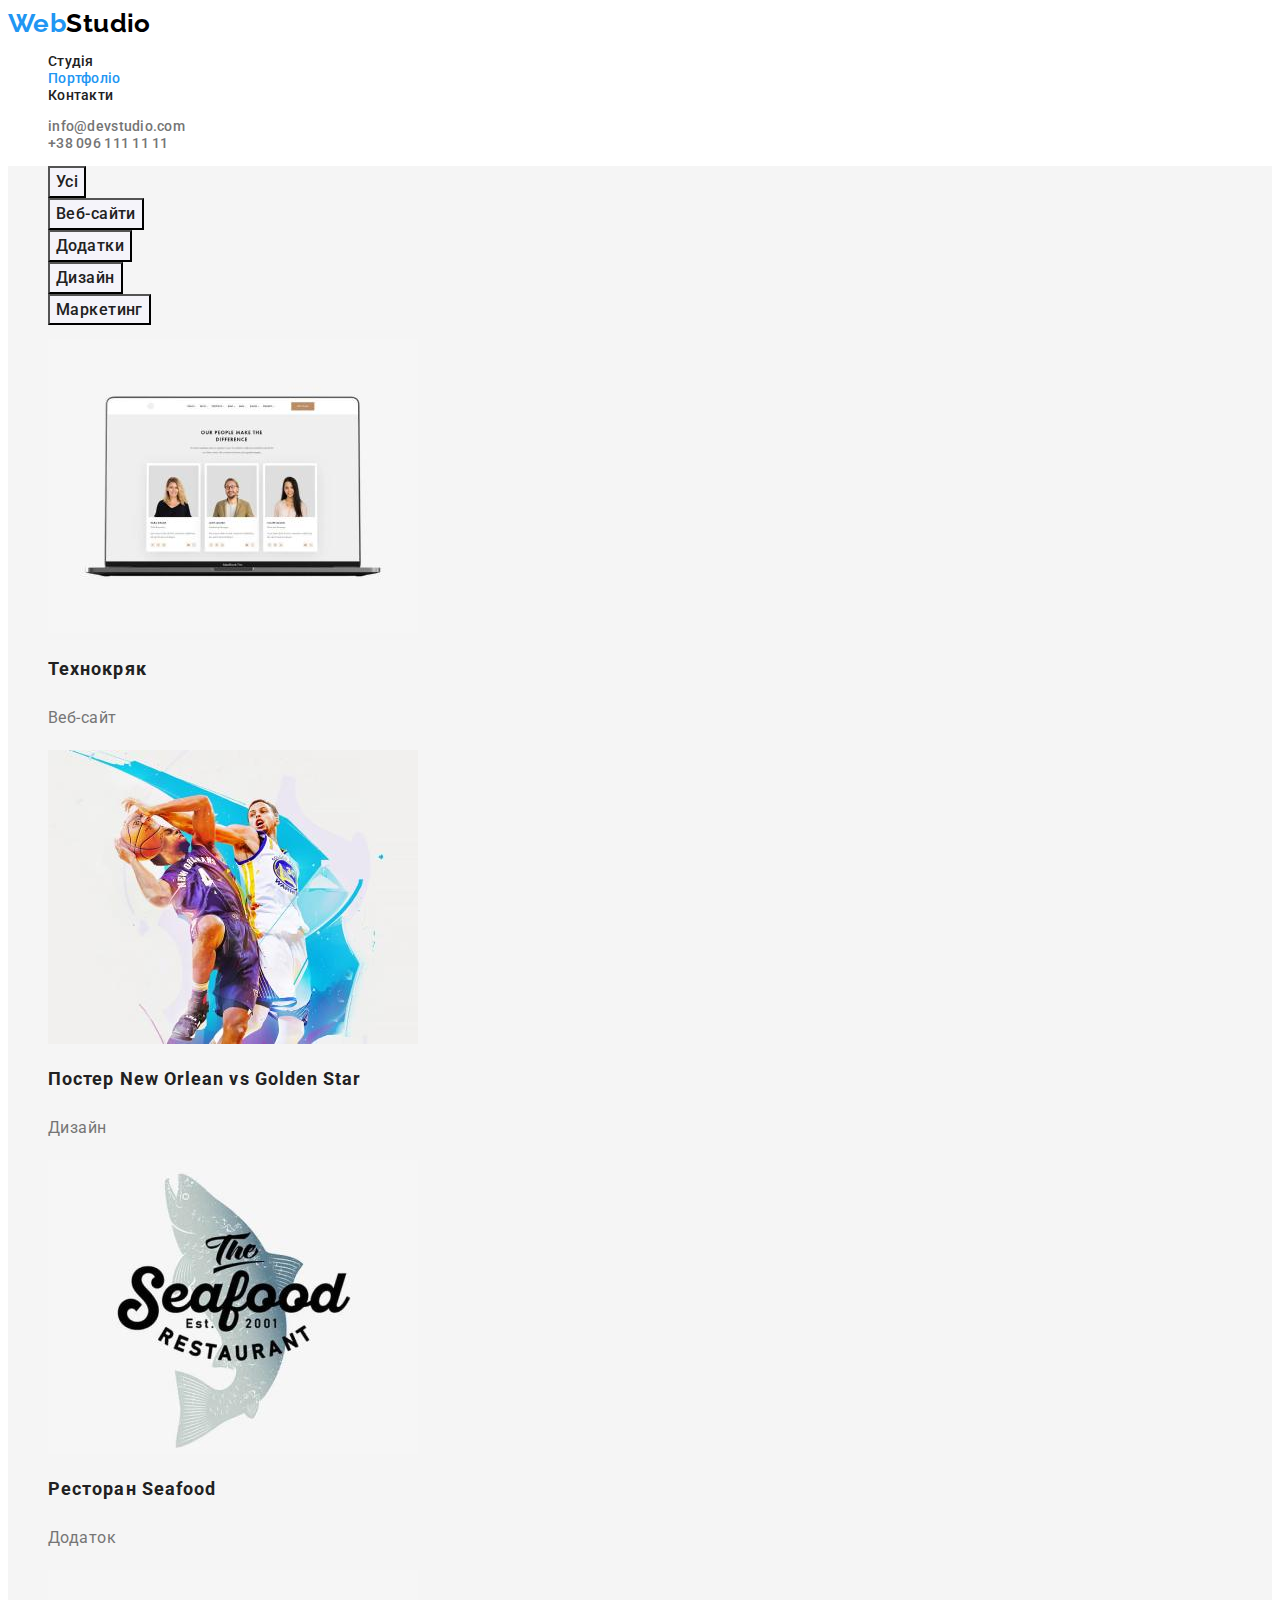
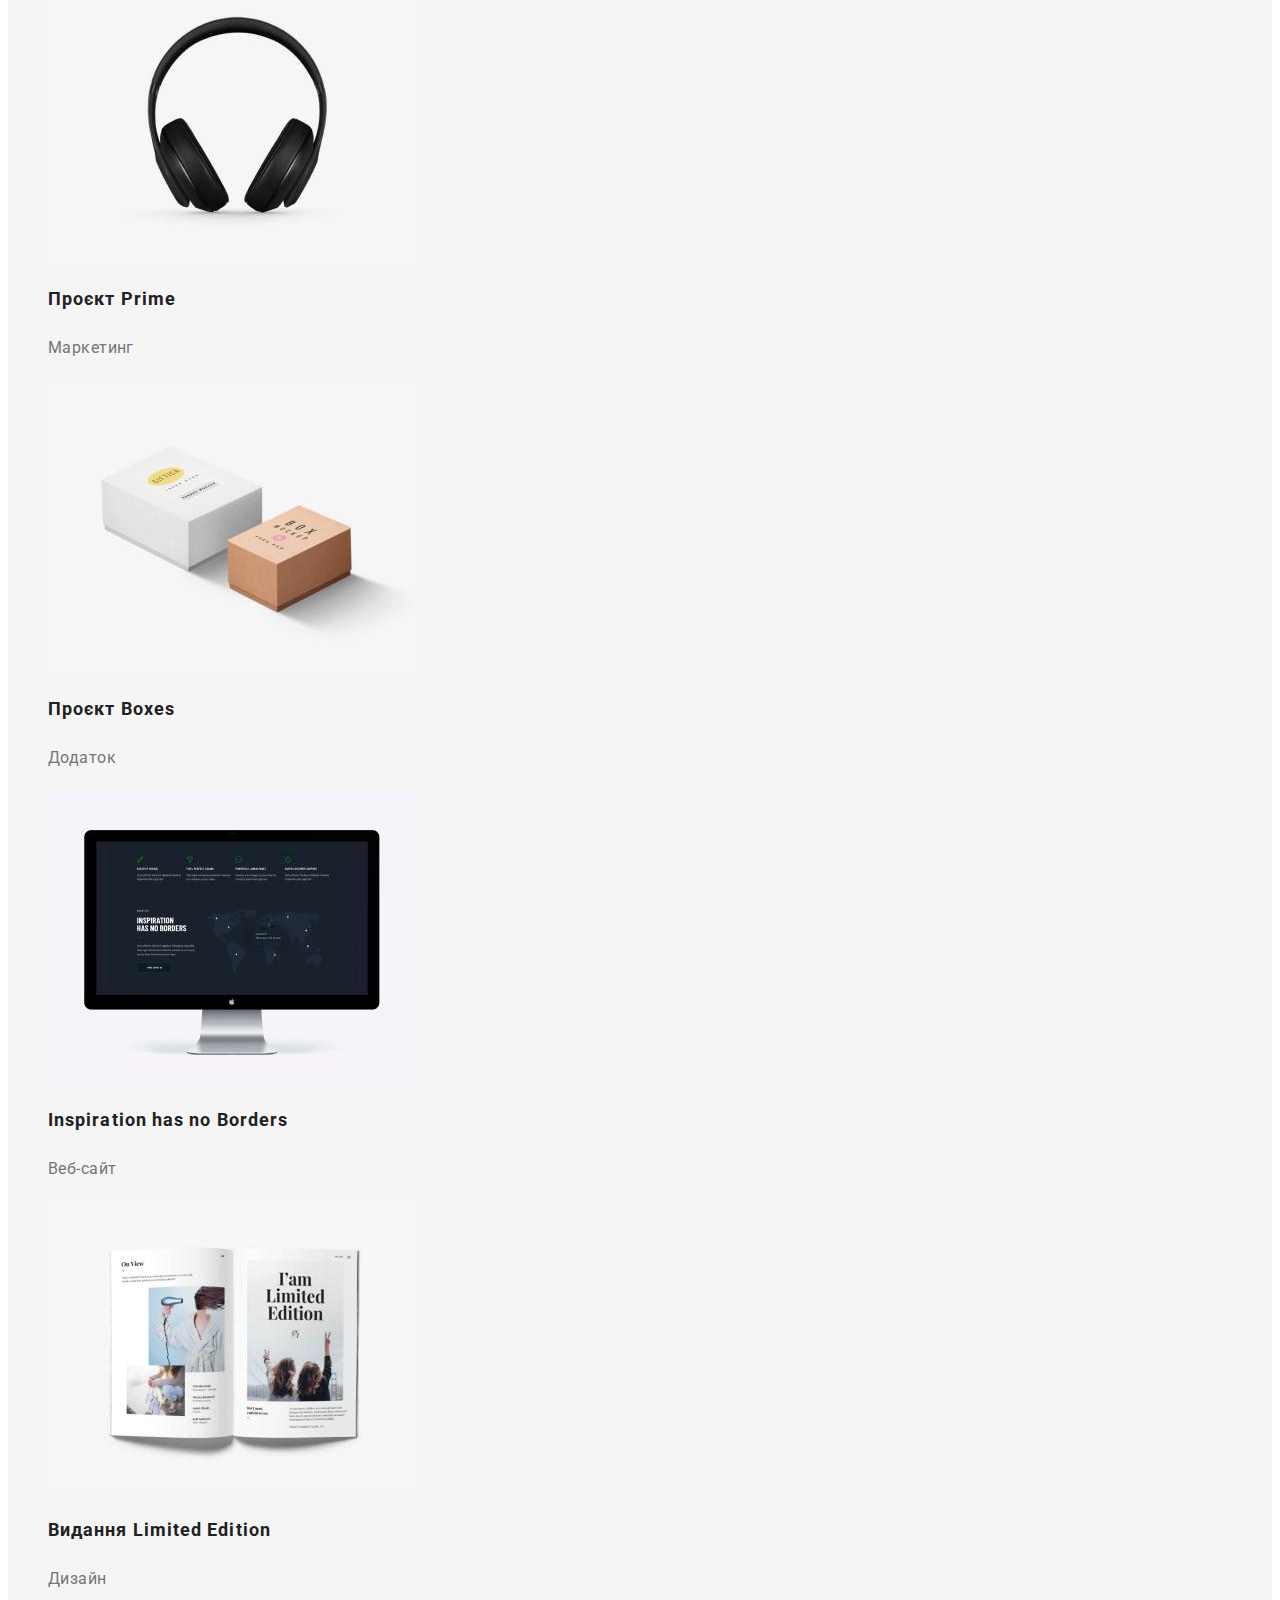
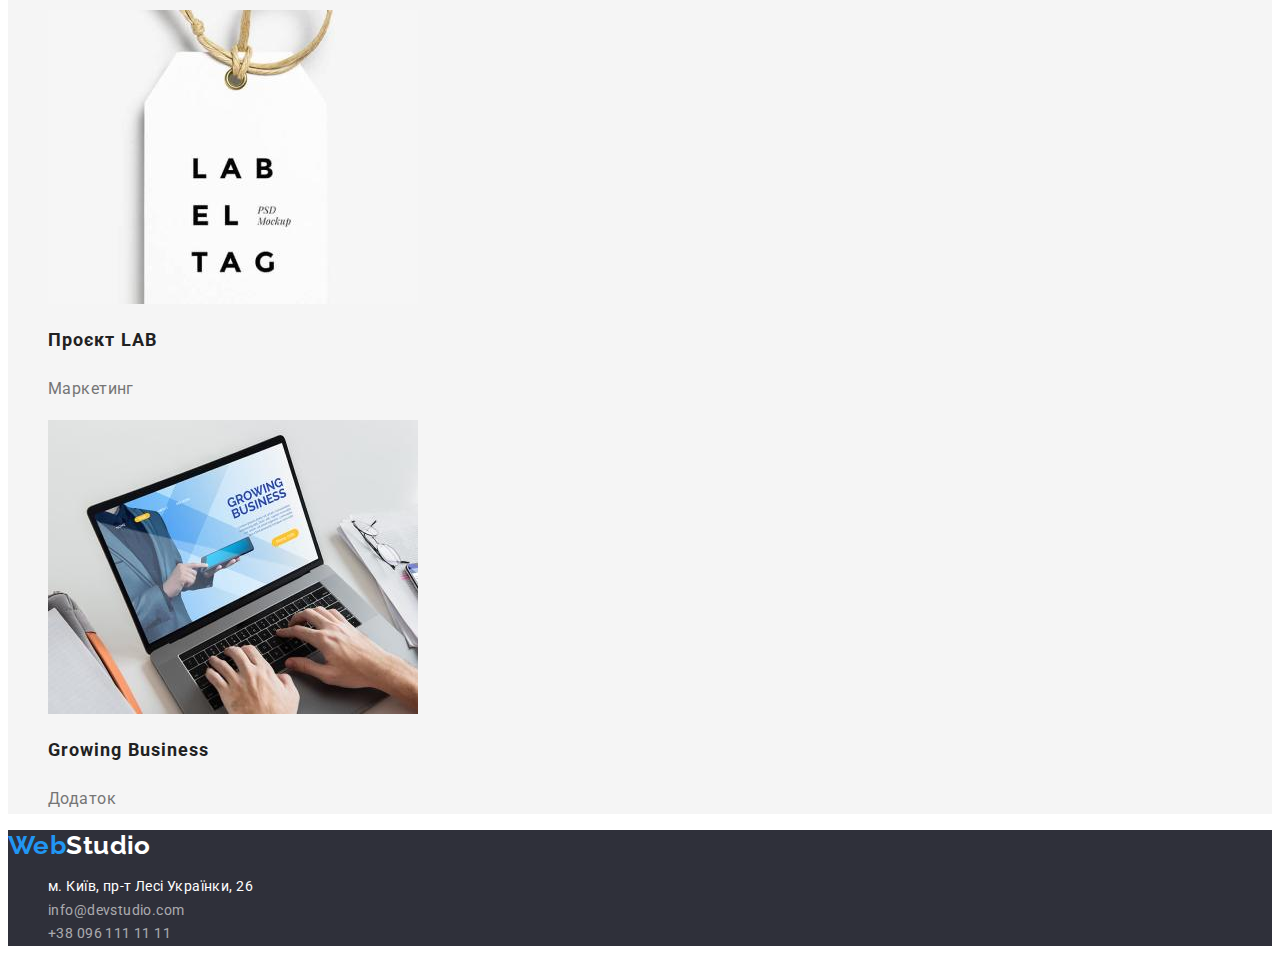
==== portfolio.html @ 2538b4c4 "Added copy from hw-02" ====
<!DOCTYPE html>
<html lang="uk">
  <head>
    <meta charset="UTF-8" />
    <meta http-equiv="X-UA-Compatible" content="IE=edge" />
    <meta name="viewport" content="width=device-width, initial-scale=1.0" />
    <title>WebStudio</title>
    <link rel="stylesheet" href="./css/styles.css" />

    <link rel="preconnect" href="https://fonts.googleapis.com" />
    <link rel="preconnect" href="https://fonts.gstatic.com" crossorigin />
    <link
      href="https://fonts.googleapis.com/css2?family=Raleway:wght@700&family=Roboto:wght@400;500;700;900&display=swap"
      rel="stylesheet"
    />
  </head>
  <body>
    <header>
      <nav>
        <a class="logo" href="./index.html"><span class="logo-accent">Web</span>Studio</a>

        <!-- site-nav -->
        <ul class="site-nav list">
          <li>
            <a class="link" href="./index.html">Студія</a>
          </li>
          <li>
            <a class="link site-nav current" href="./portfolio.html">Портфоліо</a>
          </li>
          <li>
            <a class="link" href="#">Контакти</a>
          </li>
        </ul>
      </nav>

      <ul class="contacts list">
        <li>
          <a class="link" href="info@devstudio.com">info@devstudio.com</a>
        </li>
        <li>
          <a class="link" href="+380961111111">+38 096 111 11 11</a>
        </li>
      </ul>
    </header>

    <main>
      <section class="section portfolio">
        <h1 class="visually-hidden">Портфоліо</h1>
        <!-- buttons -->
        <ul class="list">
          <li>
            <button class="buttons" type="button">Усі</button>
          </li>
          <li>
            <button class="buttons" type="button">Веб-сайти</button>
          </li>
          <li>
            <button class="buttons" type="button">Додатки</button>
          </li>
          <li>
            <button class="buttons" type="button">Дизайн</button>
          </li>
          <li>
            <button class="buttons" type="button">Маркетинг</button>
          </li>
        </ul>
        <!-- Portfolio -->
        <ul class="portfolio-list list">
          <li>
            <img
              src="./images/techno.jpg"
              alt="Три людини, які працюють над веб-сайтом"
              width="370"
            />
            <h2 class="title">Технокряк</h2>
            <p class="project">Веб-сайт</p>
          </li>
          <li>
            <img src="./images/poster.jpg" alt="Два баскетболіста з мʼячем" width="370" />
            <h2 class="title">Постер New Orlean vs Golden Star</h2>
            <p class="project">Дизайн</p>
          </li>
          <li>
            <img src="./images/seafood.jpg" alt="Логотип ресторану з морепродуктами " width="370" />
            <h2 class="title">Ресторан Seafood</h2>
            <p class="project">Додаток</p>
          </li>
          <li>
            <img src="./images/prime.jpg" alt="Навушники" width="370" />
            <h2 class="title">Проєкт Prime</h2>
            <p class="project">Маркетинг</p>
          </li>
          <li>
            <img src="./images/boxes.jpg" alt="Дві коробки" width="370" />
            <h2 class="title">Проєкт Boxes</h2>
            <p class="project">Додаток</p>
          </li>
          <li>
            <img src="./images/inspiration.jpg" alt="Монітор" width="370" />
            <h2 class="title">Inspiration has no Borders</h2>
            <p class="project">Веб-сайт</p>
          </li>
          <li>
            <img src="./images/edition.jpg" alt="Книга" width="370" />
            <h2 class="title">Видання Limited Edition</h2>
            <p class="project">Дизайн</p>
          </li>
          <li>
            <img src="./images/lab.jpg" alt="Бірка" width="370" />
            <h2 class="title">Проєкт LAB</h2>
            <p class="project">Маркетинг</p>
          </li>
          <li>
            <img src="./images/grow.jpg" alt="Руки над клавіатурою ноутбука" width="370" />
            <h2 class="title">Growing Business</h2>
            <p class="project">Додаток</p>
          </li>
        </ul>
      </section>
    </main>
    <footer class="footer">
      <a class="logo" href="./index.html"><span class="logo-accent">Web</span><span class="logo-foo">Studio<span/></a>

      <address>
        <ul class="contacts-foo list">
          <li>
            <a class="address"
              href="https://goo.gl/maps/CPtrU1FHBa2aNyZL9"
              target="_blank"
              rel="noopener noreferrer nofollow"
              >м. Київ, пр-т Лесі Українки, 26</a
            >
          </li>
          <li>
            <a class="contacts" href="info@devstudio.com">info@devstudio.com</a>
          </li>
          <li>
            <a class="contacts" href="+380961111111">+38 096 111 11 11</a>
          </li>
        </ul>
      </address>
    </footer>
  </body>
</html>
---- css/styles.css ----
:root {
    --color-primary :#757575;
    --color-secondary: #212121;
    --color-accent: #2196F3;
    --color-white: #ffffff;
    --color-black: #000000;
    --color-background: #ffffff;
    --color-background-hero: #2F303A;
    --color-background-work: #F5F5F5;
    --color-background-team: #F5F4FA;
}

body {
color: var(--color-primary); 
background-color: var(--color-background);
font-family: 'Roboto', sans-serif;
font-size: 14px;
letter-spacing: 0.03em;
}

.logo {
color: var(--color-black);
font-family: 'Raleway';
font-weight: 700;
font-size: 26px;   
line-height: 1.2;
text-decoration: none;
}
.logo-accent {
color: var(--color-accent)
}
.list {
    list-style: none;
}
/* site-nav */
.site-nav .link {
color: var(--color-secondary);
font-weight: 500;
line-height: 1.14;
letter-spacing: 0.02em;
text-decoration: none;
}
.site-nav .link:hover,
.site-nav .link:focus {
color: var(--color-accent);
}

.site-nav.current { 
 color: var(--color-accent);
}

.contacts .link {
    color: var(--color-primary);
    font-weight: 500;
    line-height: 1.14;
    letter-spacing: 0.02em;
    text-decoration: none;
}
.contacts .link:hover,
.contacts .link:focus {
 color: var(--color-accent);
}
/* section-hero */

.hero {
    background-color:var(--color-background-hero);
}
.hero-title {
    font-weight: 900;
    font-size: 44px;
    line-height: 1.36;
    letter-spacing: 0.06em;
    text-transform: uppercase;
    color: var(--color-white);
}

.primary-button {
    color: var(--color-white);
    background-color: var(--color-accent);
    font-family: inherit;
    font-weight: 700;
    font-size: 16px;
    line-height: 1.88;
    letter-spacing: 0.06em;
    cursor: pointer;
}
.primary-button:hover,
.primary-button:focus {
 background-color: #188CE8;
}

/* sections */

.features {
    background-color: var(--color-background-work);
}
.section-title{
    font-weight: 700;
    font-size: 36px;
    line-height: 1.16;
    color: var(--color-secondary);
}

.feature-list .title {
    font-weight: 700;
    font-size: 14px;
    line-height: 1.14;
    text-transform: uppercase;
    color: var(--color-secondary);
}
.work {
    background-color: var(--color-background-work);
}
.team {
    background-color: var(--color-background-team);
}
.team-list .title {
    font-weight: 500;
    font-size: 16px;
    line-height: 1.2;
    color: var(--color-secondary);
}
.team-list .profession {
    font-size: 16px;
    line-height: 1.2;
    color: var(--color-primary);
}
/* portfolio */
.visually-hidden {
    position: absolute;
    white-space: nowrap;
    width: 1px;
    height: 1px;
    overflow: hidden;
    border: 0;
    padding: 0;
    clip: rect(0 0 0 0);
    clip-path: inset(50%);
    margin: -1px;
}
.buttons {
    font-family: inherit;
    font-weight: 500;
    font-size: 16px;
    line-height: 1.62;
    letter-spacing: inherit;
    color: var(--color-secondary);
    background-color: var(--color-background-team);
    cursor: pointer;
}
.buttons:hover,
.buttons:focus {
    color: var(--color-white);
    background-color: var(--color-accent);
}
.portfolio-list .title {
    font-weight: 700;
    font-size: 18px;
    line-height: 2;
    letter-spacing: 0.06em;
    color: var(--color-secondary);
}
.portfolio-list .project {
    font-size: 16px;
    line-height: 1.88;
    color: var(--color-primary);
}
.portfolio {
    background-color: var(--color-background-work);
}
/* footer */
.footer {
    background-color: var(--color-background-hero);
}
.logo-foo {
color: var(--color-white);
}
.contacts-foo .address {
    font-style:normal;
    color: var(--color-white);
    line-height: 1.7;
    text-decoration: none;
}

.contacts-foo .contacts {
    font-style: normal;
    line-height: 1.7;
    color: rgba(255, 255, 255, 0.6);
    text-decoration: none;
}
.contacts-foo .contacts:hover,
.contacts-foo .contacts:focus {
    color: var(--color-accent);
}
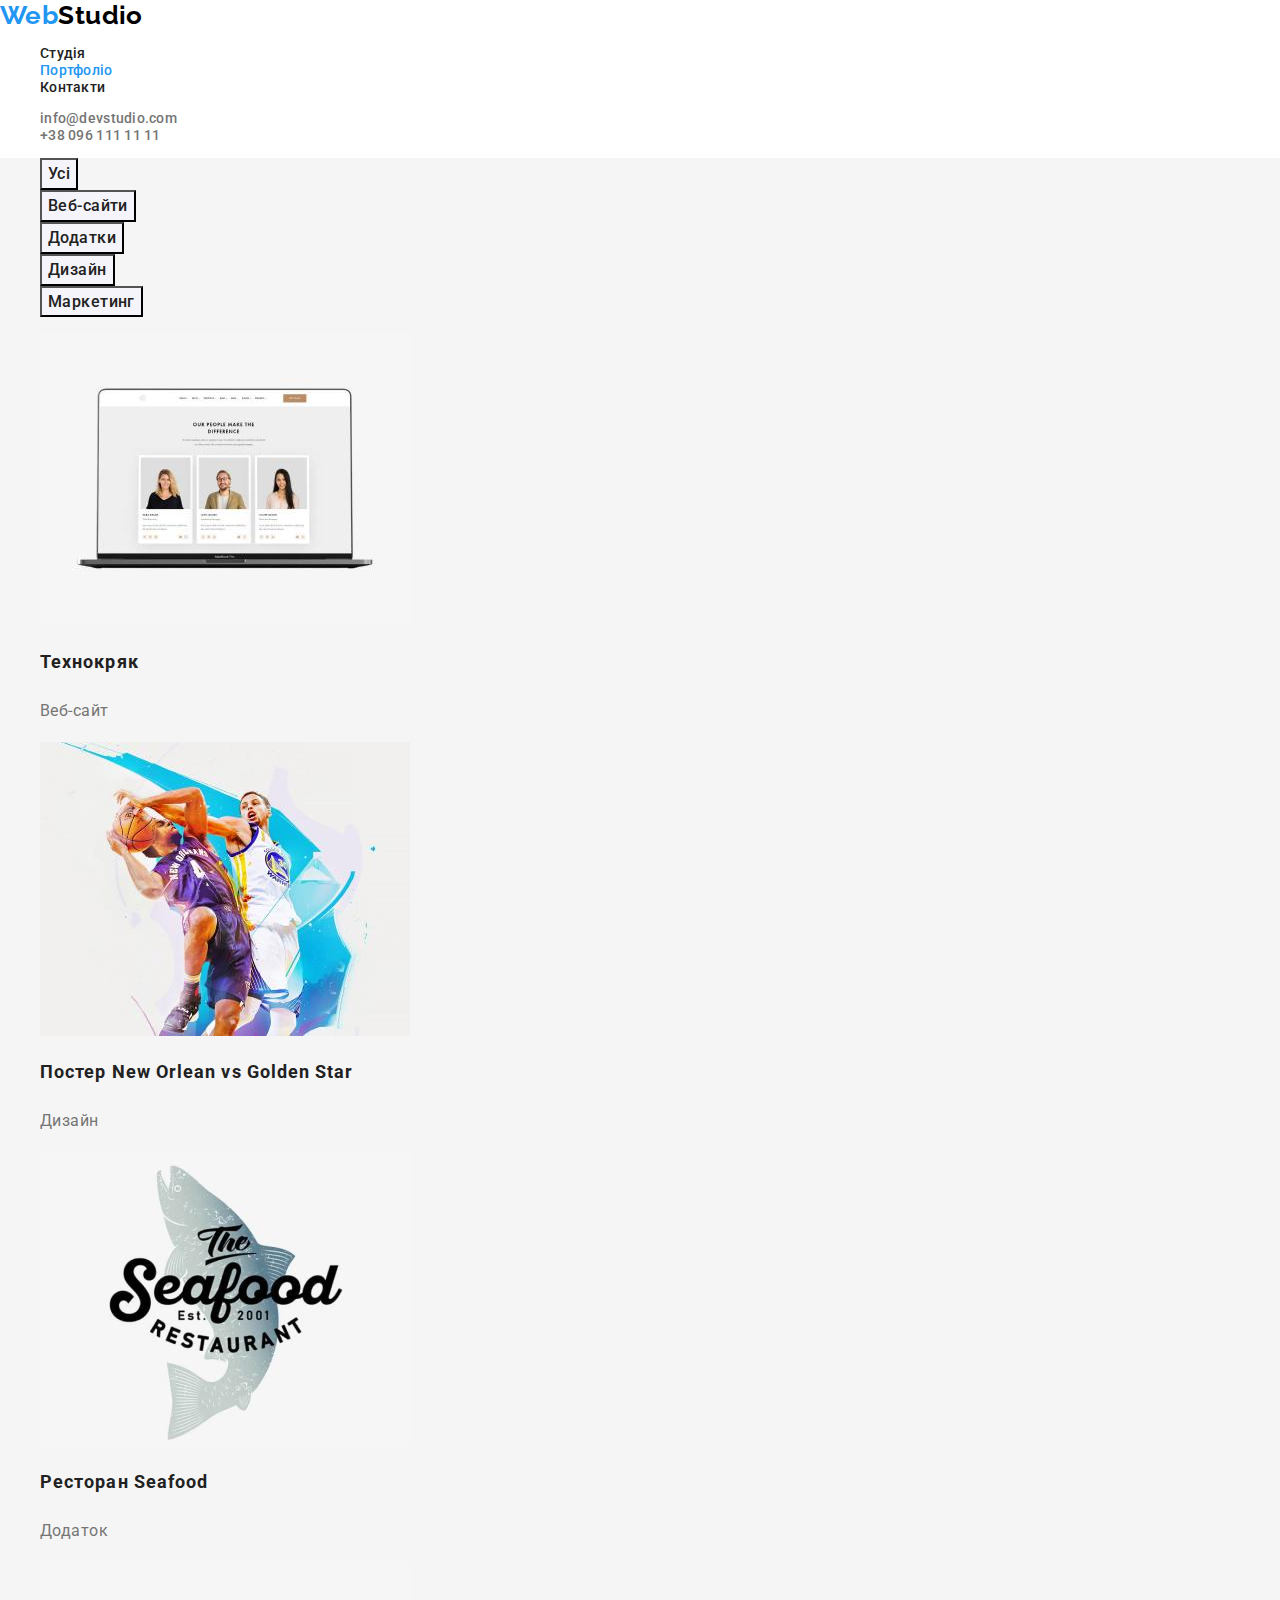
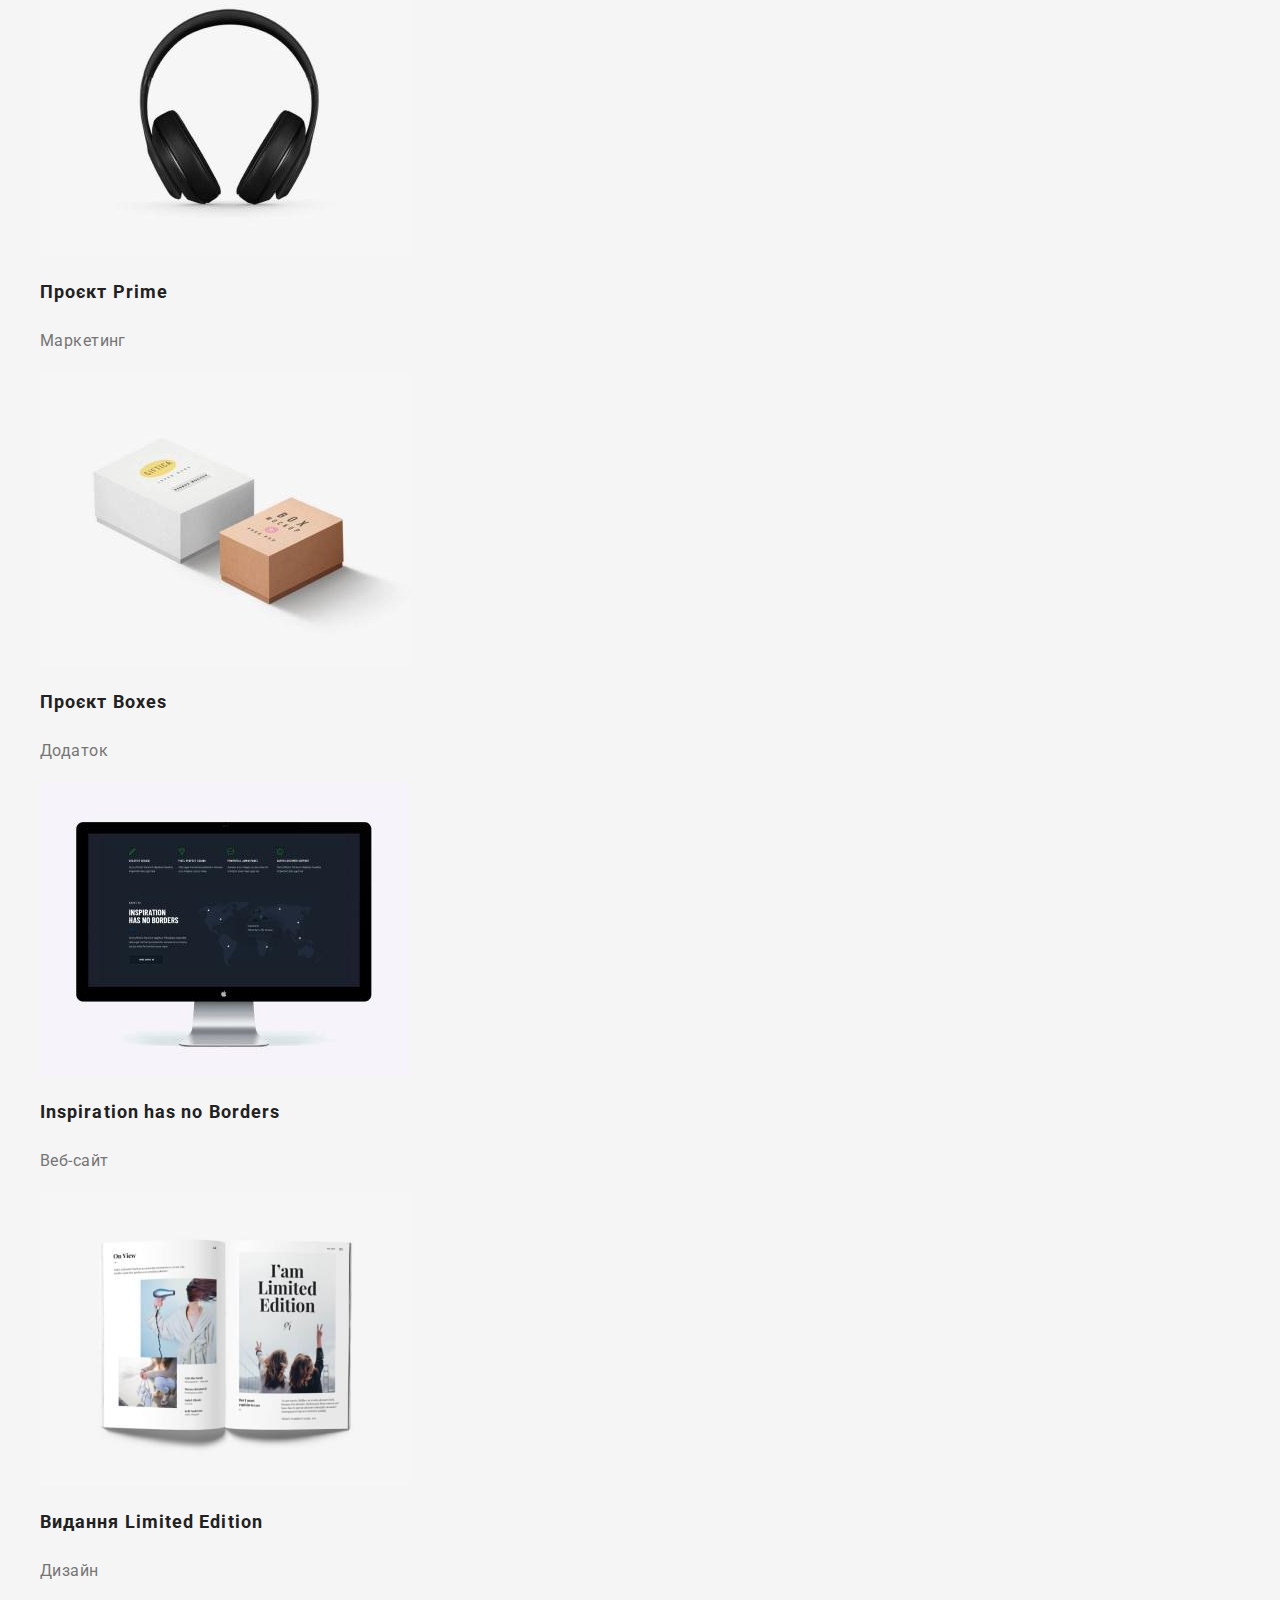
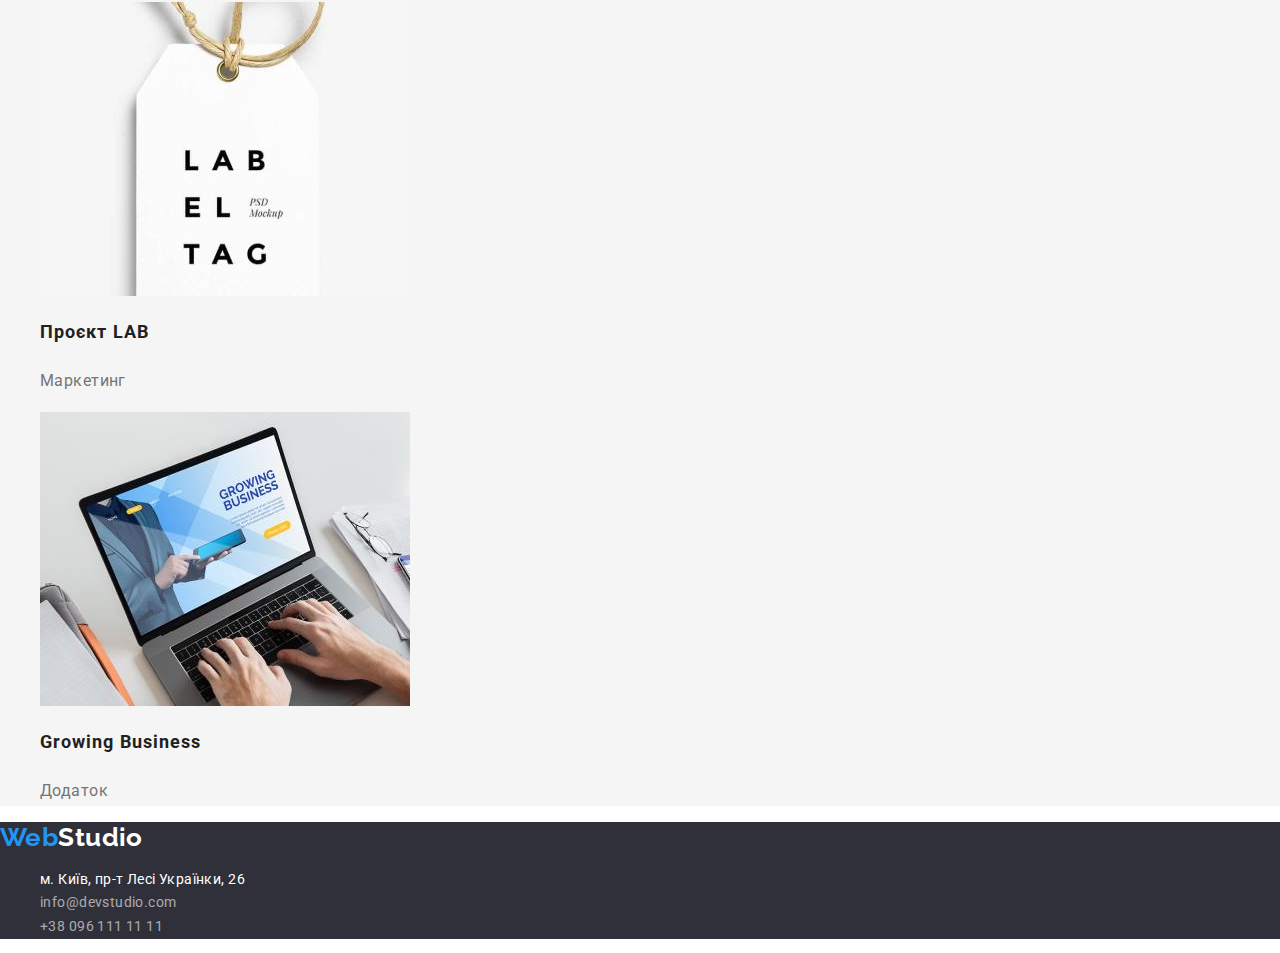
==== commit 4e2af594: "added link normalize" ====
--- a/portfolio.html
+++ b/portfolio.html
@@ -5,6 +5,8 @@
     <meta http-equiv="X-UA-Compatible" content="IE=edge" />
     <meta name="viewport" content="width=device-width, initial-scale=1.0" />
     <title>WebStudio</title>
+
+    <link rel="stylesheet" href=" https://cdnjs.cloudflare.com/ajax/libs/modern-normalize/1.1.0/modern-normalize.min.css">
     <link rel="stylesheet" href="./css/styles.css" />
 
     <link rel="preconnect" href="https://fonts.googleapis.com" />
@@ -16,6 +18,7 @@
   </head>
   <body>
     <header>
+      <div class="container">
       <nav>
         <a class="logo" href="./index.html"><span class="logo-accent">Web</span>Studio</a>
 
@@ -41,6 +44,7 @@
           <a class="link" href="+380961111111">+38 096 111 11 11</a>
         </li>
       </ul>
+      </div>
     </header>
 
     <main>
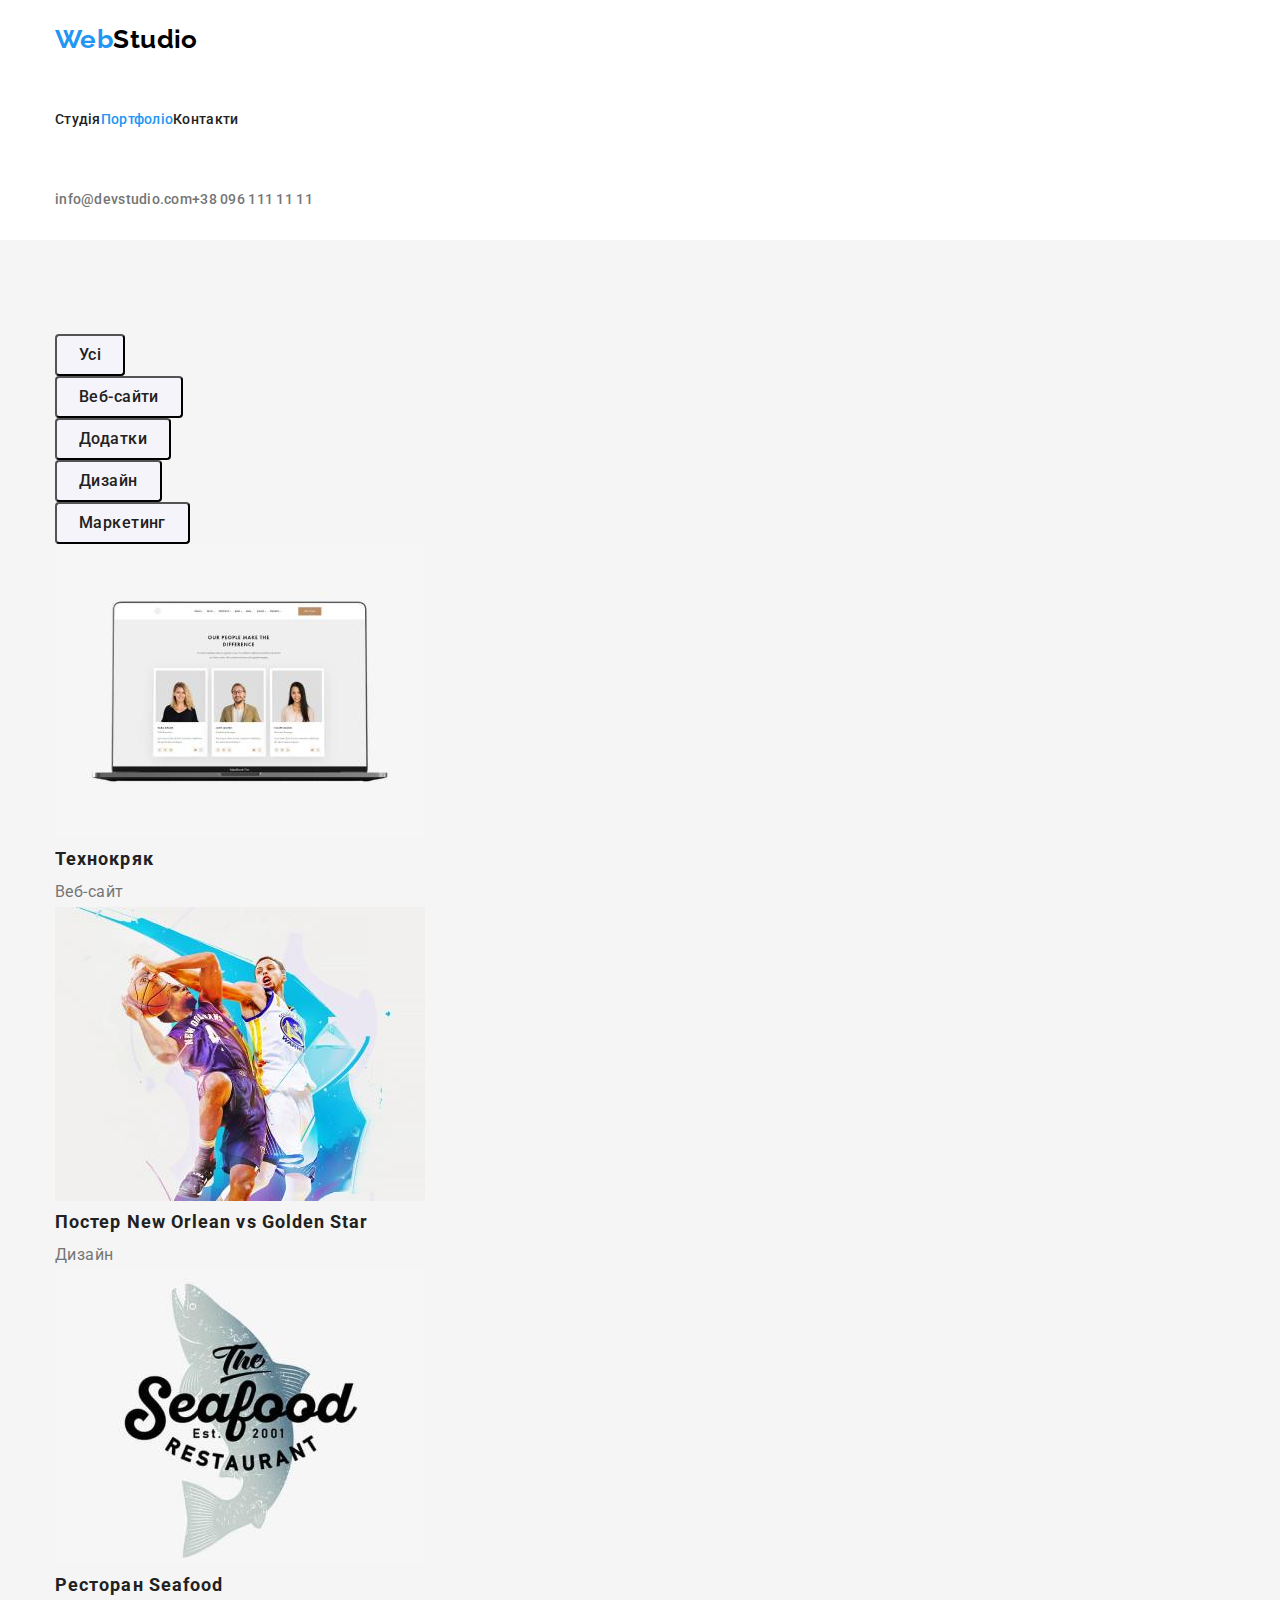
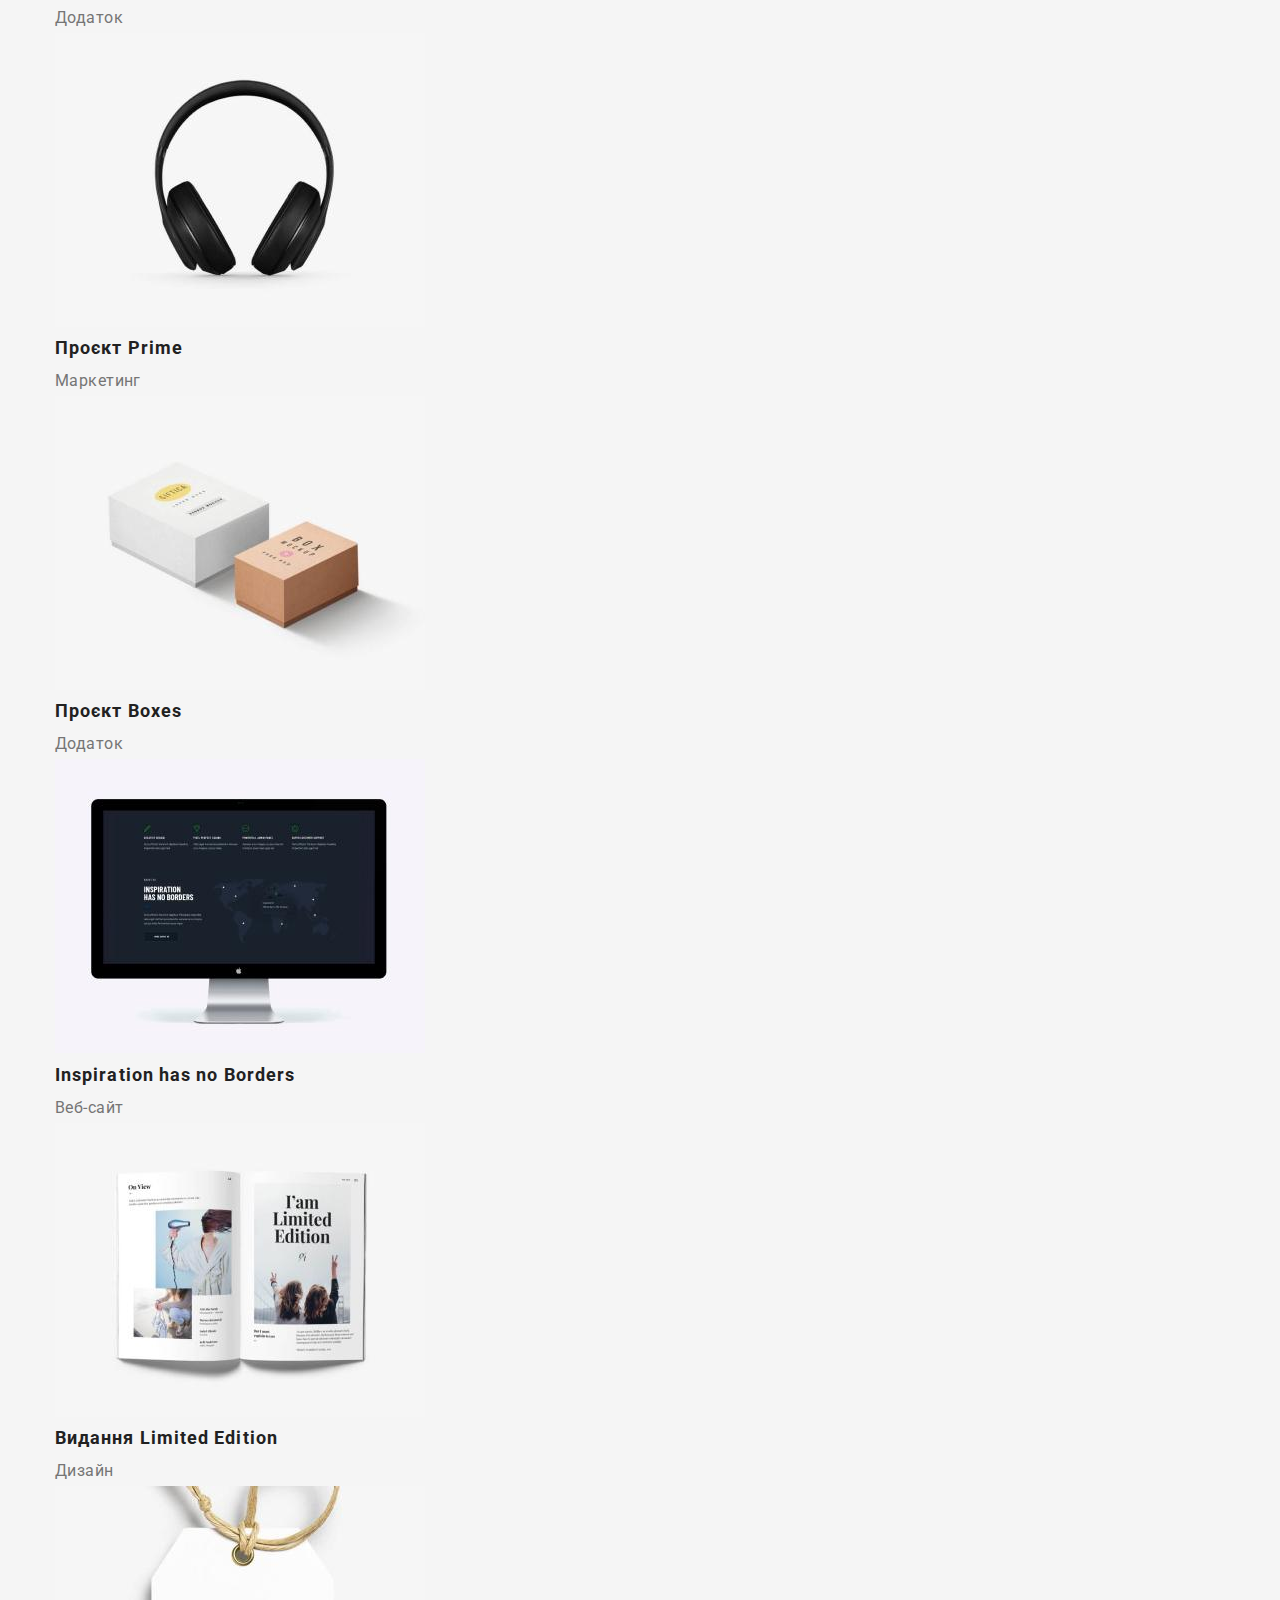
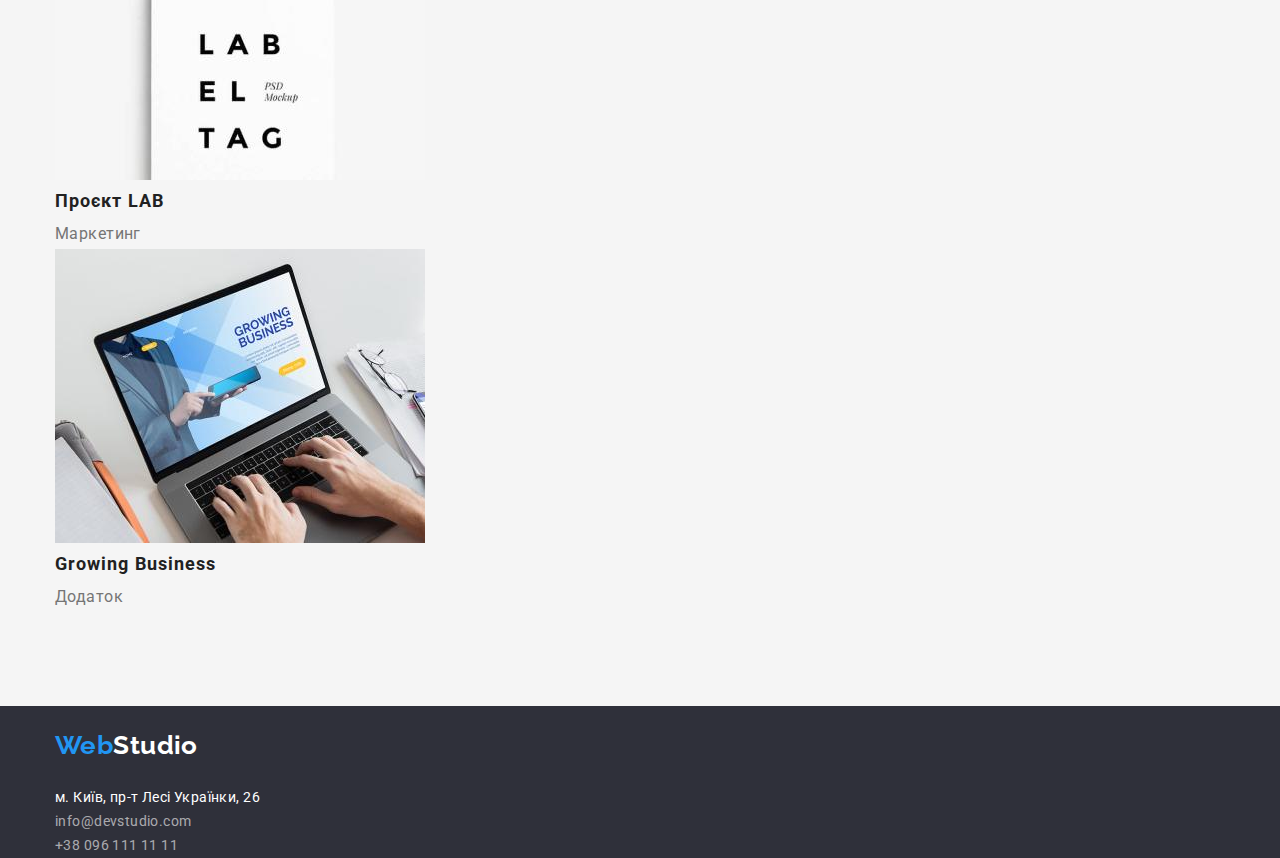
==== commit dbf1b7c6: "added  flexbox" ====
--- a/portfolio.html
+++ b/portfolio.html
@@ -6,7 +6,10 @@
     <meta name="viewport" content="width=device-width, initial-scale=1.0" />
     <title>WebStudio</title>
 
-    <link rel="stylesheet" href=" https://cdnjs.cloudflare.com/ajax/libs/modern-normalize/1.1.0/modern-normalize.min.css">
+    <link
+      rel="stylesheet"
+      href=" https://cdnjs.cloudflare.com/ajax/libs/modern-normalize/1.1.0/modern-normalize.min.css"
+    />
     <link rel="stylesheet" href="./css/styles.css" />
 
     <link rel="preconnect" href="https://fonts.googleapis.com" />
@@ -19,130 +22,142 @@
   <body>
     <header>
       <div class="container">
-      <nav>
-        <a class="logo" href="./index.html"><span class="logo-accent">Web</span>Studio</a>
+        <nav>
+          <a class="logo" href="./index.html"><span class="logo-accent">Web</span>Studio</a>
 
-        <!-- site-nav -->
-        <ul class="site-nav list">
+          <!-- site-nav -->
+          <ul class="site-nav list">
+            <li>
+              <a class="link" href="./index.html">Студія</a>
+            </li>
+            <li>
+              <a class="link site-nav current" href="./portfolio.html">Портфоліо</a>
+            </li>
+            <li>
+              <a class="link" href="#">Контакти</a>
+            </li>
+          </ul>
+        </nav>
+
+        <ul class="contacts list">
           <li>
-            <a class="link" href="./index.html">Студія</a>
+            <a class="link" href="info@devstudio.com">info@devstudio.com</a>
           </li>
           <li>
-            <a class="link site-nav current" href="./portfolio.html">Портфоліо</a>
-          </li>
-          <li>
-            <a class="link" href="#">Контакти</a>
+            <a class="link" href="+380961111111">+38 096 111 11 11</a>
           </li>
         </ul>
-      </nav>
-
-      <ul class="contacts list">
-        <li>
-          <a class="link" href="info@devstudio.com">info@devstudio.com</a>
-        </li>
-        <li>
-          <a class="link" href="+380961111111">+38 096 111 11 11</a>
-        </li>
-      </ul>
       </div>
     </header>
 
     <main>
       <section class="section portfolio">
-        <h1 class="visually-hidden">Портфоліо</h1>
-        <!-- buttons -->
-        <ul class="list">
-          <li>
-            <button class="buttons" type="button">Усі</button>
-          </li>
-          <li>
-            <button class="buttons" type="button">Веб-сайти</button>
-          </li>
-          <li>
-            <button class="buttons" type="button">Додатки</button>
-          </li>
-          <li>
-            <button class="buttons" type="button">Дизайн</button>
-          </li>
-          <li>
-            <button class="buttons" type="button">Маркетинг</button>
-          </li>
-        </ul>
-        <!-- Portfolio -->
-        <ul class="portfolio-list list">
-          <li>
-            <img
-              src="./images/techno.jpg"
-              alt="Три людини, які працюють над веб-сайтом"
-              width="370"
-            />
-            <h2 class="title">Технокряк</h2>
-            <p class="project">Веб-сайт</p>
-          </li>
-          <li>
-            <img src="./images/poster.jpg" alt="Два баскетболіста з мʼячем" width="370" />
-            <h2 class="title">Постер New Orlean vs Golden Star</h2>
-            <p class="project">Дизайн</p>
-          </li>
-          <li>
-            <img src="./images/seafood.jpg" alt="Логотип ресторану з морепродуктами " width="370" />
-            <h2 class="title">Ресторан Seafood</h2>
-            <p class="project">Додаток</p>
-          </li>
-          <li>
-            <img src="./images/prime.jpg" alt="Навушники" width="370" />
-            <h2 class="title">Проєкт Prime</h2>
-            <p class="project">Маркетинг</p>
-          </li>
-          <li>
-            <img src="./images/boxes.jpg" alt="Дві коробки" width="370" />
-            <h2 class="title">Проєкт Boxes</h2>
-            <p class="project">Додаток</p>
-          </li>
-          <li>
-            <img src="./images/inspiration.jpg" alt="Монітор" width="370" />
-            <h2 class="title">Inspiration has no Borders</h2>
-            <p class="project">Веб-сайт</p>
-          </li>
-          <li>
-            <img src="./images/edition.jpg" alt="Книга" width="370" />
-            <h2 class="title">Видання Limited Edition</h2>
-            <p class="project">Дизайн</p>
-          </li>
-          <li>
-            <img src="./images/lab.jpg" alt="Бірка" width="370" />
-            <h2 class="title">Проєкт LAB</h2>
-            <p class="project">Маркетинг</p>
-          </li>
-          <li>
-            <img src="./images/grow.jpg" alt="Руки над клавіатурою ноутбука" width="370" />
-            <h2 class="title">Growing Business</h2>
-            <p class="project">Додаток</p>
-          </li>
-        </ul>
+        <div class="container">
+          <h1 class="visually-hidden">Портфоліо</h1>
+          <!-- buttons -->
+          <ul class="list">
+            <li>
+              <button class="buttons" type="button">Усі</button>
+            </li>
+            <li>
+              <button class="buttons" type="button">Веб-сайти</button>
+            </li>
+            <li>
+              <button class="buttons" type="button">Додатки</button>
+            </li>
+            <li>
+              <button class="buttons" type="button">Дизайн</button>
+            </li>
+            <li>
+              <button class="buttons" type="button">Маркетинг</button>
+            </li>
+          </ul>
+          <!-- Portfolio -->
+          <ul class="portfolio-list list">
+            <li>
+              <img
+                src="./images/techno.jpg"
+                alt="Три людини, які працюють над веб-сайтом"
+                width="370"
+              />
+              <h2 class="title">Технокряк</h2>
+              <p class="project">Веб-сайт</p>
+            </li>
+            <li>
+              <img src="./images/poster.jpg" alt="Два баскетболіста з мʼячем" width="370" />
+              <h2 class="title">Постер New Orlean vs Golden Star</h2>
+              <p class="project">Дизайн</p>
+            </li>
+            <li>
+              <img
+                src="./images/seafood.jpg"
+                alt="Логотип ресторану з морепродуктами "
+                width="370"
+              />
+              <h2 class="title">Ресторан Seafood</h2>
+              <p class="project">Додаток</p>
+            </li>
+            <li>
+              <img src="./images/prime.jpg" alt="Навушники" width="370" />
+              <h2 class="title">Проєкт Prime</h2>
+              <p class="project">Маркетинг</p>
+            </li>
+            <li>
+              <img src="./images/boxes.jpg" alt="Дві коробки" width="370" />
+              <h2 class="title">Проєкт Boxes</h2>
+              <p class="project">Додаток</p>
+            </li>
+            <li>
+              <img src="./images/inspiration.jpg" alt="Монітор" width="370" />
+              <h2 class="title">Inspiration has no Borders</h2>
+              <p class="project">Веб-сайт</p>
+            </li>
+            <li>
+              <img src="./images/edition.jpg" alt="Книга" width="370" />
+              <h2 class="title">Видання Limited Edition</h2>
+              <p class="project">Дизайн</p>
+            </li>
+            <li>
+              <img src="./images/lab.jpg" alt="Бірка" width="370" />
+              <h2 class="title">Проєкт LAB</h2>
+              <p class="project">Маркетинг</p>
+            </li>
+            <li>
+              <img src="./images/grow.jpg" alt="Руки над клавіатурою ноутбука" width="370" />
+              <h2 class="title">Growing Business</h2>
+              <p class="project">Додаток</p>
+            </li>
+          </ul>
+        </div>
       </section>
     </main>
+
     <footer class="footer">
-      <a class="logo" href="./index.html"><span class="logo-accent">Web</span><span class="logo-foo">Studio<span/></a>
+      <div class="container">
+        <a class="logo" href="./index.html"
+          ><span class="logo-accent">Web</span><span class="logo-foo">Studio</span></a
+        >
 
-      <address>
-        <ul class="contacts-foo list">
-          <li>
-            <a class="address"
-              href="https://goo.gl/maps/CPtrU1FHBa2aNyZL9"
-              target="_blank"
-              rel="noopener noreferrer nofollow"
-              >м. Київ, пр-т Лесі Українки, 26</a
-            >
-          </li>
-          <li>
-            <a class="contacts" href="info@devstudio.com">info@devstudio.com</a>
-          </li>
-          <li>
-            <a class="contacts" href="+380961111111">+38 096 111 11 11</a>
-          </li>
-        </ul>
-      </address>
+        <address>
+          <ul class="contacts-foo list">
+            <li>
+              <a
+                class="address"
+                href="https://goo.gl/maps/CPtrU1FHBa2aNyZL9"
+                target="_blank"
+                rel="noopener noreferrer nofollow"
+                >м. Київ, пр-т Лесі Українки, 26</a
+              >
+            </li>
+            <li>
+              <a class="contacts" href="info@devstudio.com">info@devstudio.com</a>
+            </li>
+            <li>
+              <a class="contacts" href="+380961111111">+38 096 111 11 11</a>
+            </li>
+          </ul>
+        </address>
+      </div>
     </footer>
   </body>
 </html>
--- a/css/styles.css
+++ b/css/styles.css
@@ -11,45 +11,106 @@
 }
 
 body {
-color: var(--color-primary); 
-background-color: var(--color-background);
-font-family: 'Roboto', sans-serif;
-font-size: 14px;
-letter-spacing: 0.03em;
+    color: var(--color-primary); 
+    background-color: var(--color-background);
+    font-family: 'Roboto', sans-serif;
+    font-size: 14px;
+    letter-spacing: 0.03em;
+}
+
+h1,
+h2,
+h3,
+h4,
+h5,
+h6,
+p,
+ul {
+    margin-top: 0;
+    margin-bottom: 0;
+}
+
+.list {
+    padding: 0;
+    margin: 0;
+    list-style: none;
+}
+
+.container {
+    width: 1200px;
+    padding-left: 15px;
+    padding-right: 15px;
+    margin: 0 auto;
+}
+
+.section {
+    padding: 94px 0;
 }
 
 .logo {
-color: var(--color-black);
-font-family: 'Raleway';
-font-weight: 700;
-font-size: 26px;   
-line-height: 1.2;
-text-decoration: none;
+    display: block;
+    padding-top: 24px;
+    padding-bottom: 25px;
+    margin-right: 93px;
+
+    color: var(--color-black);
+    font-family: 'Raleway';
+    font-weight: 700;
+    font-size: 26px;   
+    line-height: 1.2;
+    text-decoration: none;
 }
 .logo-accent {
-color: var(--color-accent)
-}
-.list {
-    list-style: none;
-}
+    color: var(--color-accent)
+}
+
 /* site-nav */
+.header-container {
+    display: flex;
+    align-items: center;
+    justify-content: space-between;
+}
+.header-nav {
+    display: flex;   
+}
+.site-nav {
+    display: flex;
+   
+}
+.site-nav .item:not(:last-child) {
+    margin-right: 50px;
+}
 .site-nav .link {
-color: var(--color-secondary);
-font-weight: 500;
-line-height: 1.14;
-letter-spacing: 0.02em;
-text-decoration: none;
+    display: block;
+    padding-top: 32px;
+    padding-bottom: 32px;
+
+    color: var(--color-secondary);
+    font-weight: 500;
+    line-height: 1.14;
+    letter-spacing: 0.02em;
+    text-decoration: none;
 }
 .site-nav .link:hover,
 .site-nav .link:focus {
-color: var(--color-accent);
+    color: var(--color-accent);
 }
 
 .site-nav.current { 
- color: var(--color-accent);
-}
-
+    color: var(--color-accent);
+}
+
+.contacts {
+    display: flex;
+}
+.contacts .item:not(:last-child) {
+    margin-right: 50px;
+}
 .contacts .link {
+    display: block;
+    padding-top: 32px;
+    padding-bottom: 32px;
+
     color: var(--color-primary);
     font-weight: 500;
     line-height: 1.14;
@@ -58,23 +119,33 @@
 }
 .contacts .link:hover,
 .contacts .link:focus {
- color: var(--color-accent);
+    color: var(--color-accent);
 }
 /* section-hero */
 
 .hero {
     background-color:var(--color-background-hero);
+    text-align: center;
 }
 .hero-title {
+    
     font-weight: 900;
     font-size: 44px;
     line-height: 1.36;
     letter-spacing: 0.06em;
     text-transform: uppercase;
     color: var(--color-white);
+    max-width: 696px;
+    text-align: center;
+    margin-bottom: 30px;
 }
 
 .primary-button {
+    border-radius: 4px;
+    padding: 10px 32px;
+    box-shadow: 0px 4px 4px rgba(0, 0, 0, 0.15);
+    text-align: center;
+
     color: var(--color-white);
     background-color: var(--color-accent);
     font-family: inherit;
@@ -94,11 +165,17 @@
 .features {
     background-color: var(--color-background-work);
 }
+
+.features-container{
+    display: flex;
+    flex-basis: calc((100%-90px/4));
+}
 .section-title{
     font-weight: 700;
     font-size: 36px;
     line-height: 1.16;
     color: var(--color-secondary);
+    margin-bottom: 50px;
 }
 
 .feature-list .title {
@@ -107,10 +184,16 @@
     line-height: 1.14;
     text-transform: uppercase;
     color: var(--color-secondary);
-}
+    margin-bottom: 10px;
+}
+.title {
+
+}
+/* work */
 .work {
     background-color: var(--color-background-work);
 }
+/* team */
 .team {
     background-color: var(--color-background-team);
 }
@@ -119,6 +202,7 @@
     font-size: 16px;
     line-height: 1.2;
     color: var(--color-secondary);
+    margin-bottom: 10px;
 }
 .team-list .profession {
     font-size: 16px;
@@ -138,7 +222,9 @@
     clip-path: inset(50%);
     margin: -1px;
 }
-.buttons {
+.buttons { 
+    border-radius: 4px;
+    padding: 6px 22px;
     font-family: inherit;
     font-weight: 500;
     font-size: 16px;
@@ -147,6 +233,8 @@
     color: var(--color-secondary);
     background-color: var(--color-background-team);
     cursor: pointer;
+    
+    
 }
 .buttons:hover,
 .buttons:focus {
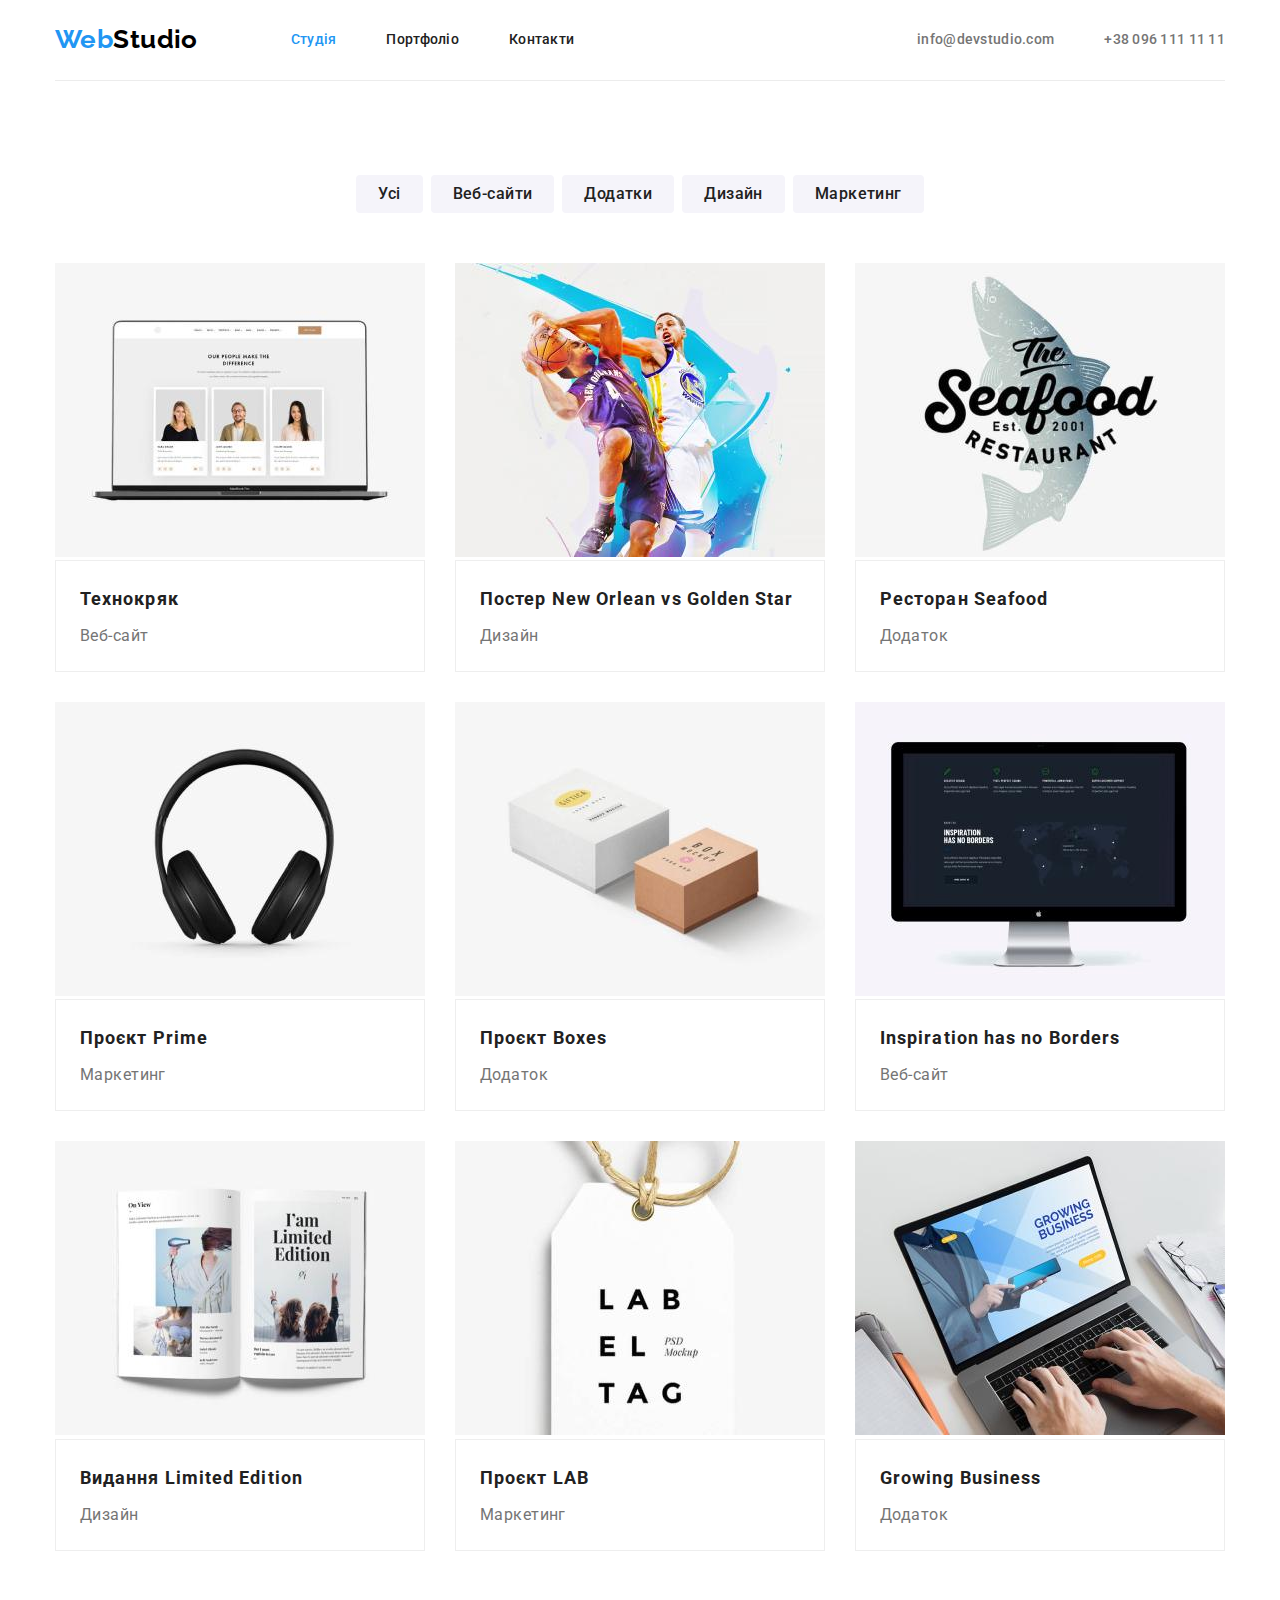
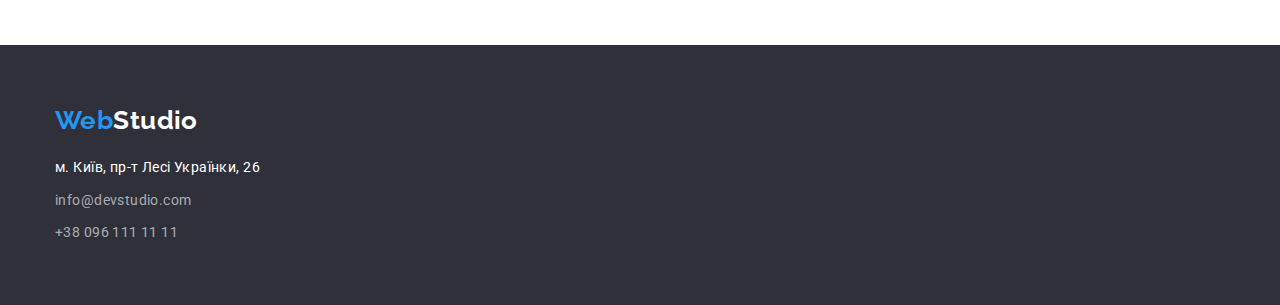
==== commit 2396c079: "finished hw-03" ====
--- a/portfolio.html
+++ b/portfolio.html
@@ -22,110 +22,138 @@
   <body>
     <header>
       <div class="container">
-        <nav>
-          <a class="logo" href="./index.html"><span class="logo-accent">Web</span>Studio</a>
+        <div class="header-container">
+          <!-- site-nav -->
+          <nav class="header-nav">
+            <a class="logo" href="./index.html"><span class="logo-accent">Web</span>Studio</a>
 
-          <!-- site-nav -->
-          <ul class="site-nav list">
-            <li>
-              <a class="link" href="./index.html">Студія</a>
+            <ul class="site-nav list">
+              <li class="item">
+                <a class="link site-nav current" href="./index.html">Студія</a>
+              </li>
+              <li class="item">
+                <a class="link" href="./portfolio.html">Портфоліо</a>
+              </li>
+              <li class="item">
+                <a class="link" href="#">Контакти</a>
+              </li>
+            </ul>
+          </nav>
+          <!-- contacts -->
+          <ul class="contacts list">
+            <li class="item">
+              <a class="link" href="info@devstudio.com">info@devstudio.com</a>
             </li>
-            <li>
-              <a class="link site-nav current" href="./portfolio.html">Портфоліо</a>
-            </li>
-            <li>
-              <a class="link" href="#">Контакти</a>
+            <li class="item">
+              <a class="link" href="+380961111111">+38 096 111 11 11</a>
             </li>
           </ul>
-        </nav>
-
-        <ul class="contacts list">
-          <li>
-            <a class="link" href="info@devstudio.com">info@devstudio.com</a>
-          </li>
-          <li>
-            <a class="link" href="+380961111111">+38 096 111 11 11</a>
-          </li>
-        </ul>
+        </div>
       </div>
     </header>
 
     <main>
-      <section class="section portfolio">
+      <section class="section">
         <div class="container">
           <h1 class="visually-hidden">Портфоліо</h1>
           <!-- buttons -->
-          <ul class="list">
-            <li>
+          <ul class="list buttons-list">
+            <li class="item">
               <button class="buttons" type="button">Усі</button>
             </li>
-            <li>
+            <li class="item">
               <button class="buttons" type="button">Веб-сайти</button>
             </li>
-            <li>
+            <li class="item">
               <button class="buttons" type="button">Додатки</button>
             </li>
-            <li>
+            <li class="item">
               <button class="buttons" type="button">Дизайн</button>
             </li>
-            <li>
+            <li class="item">
               <button class="buttons" type="button">Маркетинг</button>
             </li>
           </ul>
           <!-- Portfolio -->
           <ul class="portfolio-list list">
-            <li>
+            <li class="item">
               <img
                 src="./images/techno.jpg"
                 alt="Три людини, які працюють над веб-сайтом"
                 width="370"
               />
-              <h2 class="title">Технокряк</h2>
-              <p class="project">Веб-сайт</p>
+              <div class="portfolio-card">
+                <h2 class="title">Технокряк</h2>
+                <p class="project">Веб-сайт</p>
+              </div>
             </li>
-            <li>
+
+            <li class="item">
               <img src="./images/poster.jpg" alt="Два баскетболіста з мʼячем" width="370" />
-              <h2 class="title">Постер New Orlean vs Golden Star</h2>
-              <p class="project">Дизайн</p>
+              <div class="portfolio-card">
+                <h2 class="title">Постер New Orlean vs Golden Star</h2>
+                <p class="project">Дизайн</p>
+              </div>
             </li>
-            <li>
+
+            <li class="item">
               <img
                 src="./images/seafood.jpg"
                 alt="Логотип ресторану з морепродуктами "
                 width="370"
               />
-              <h2 class="title">Ресторан Seafood</h2>
-              <p class="project">Додаток</p>
+              <div class="portfolio-card">
+                <h2 class="title">Ресторан Seafood</h2>
+                <p class="project">Додаток</p>
+              </div>
             </li>
-            <li>
+
+            <li class="item">
               <img src="./images/prime.jpg" alt="Навушники" width="370" />
-              <h2 class="title">Проєкт Prime</h2>
-              <p class="project">Маркетинг</p>
+              <div class="portfolio-card">
+                <h2 class="title">Проєкт Prime</h2>
+                <p class="project">Маркетинг</p>
+              </div>
             </li>
-            <li>
+
+            <li class="item">
               <img src="./images/boxes.jpg" alt="Дві коробки" width="370" />
-              <h2 class="title">Проєкт Boxes</h2>
-              <p class="project">Додаток</p>
+              <div class="portfolio-card">
+                <h2 class="title">Проєкт Boxes</h2>
+                <p class="project">Додаток</p>
+              </div>
             </li>
-            <li>
+
+            <li class="item">
               <img src="./images/inspiration.jpg" alt="Монітор" width="370" />
-              <h2 class="title">Inspiration has no Borders</h2>
-              <p class="project">Веб-сайт</p>
+              <div class="portfolio-card">
+                <h2 class="title">Inspiration has no Borders</h2>
+                <p class="project">Веб-сайт</p>
+              </div>
             </li>
-            <li>
+
+            <li class="item">
               <img src="./images/edition.jpg" alt="Книга" width="370" />
-              <h2 class="title">Видання Limited Edition</h2>
-              <p class="project">Дизайн</p>
+              <div class="portfolio-card">
+                <h2 class="title">Видання Limited Edition</h2>
+                <p class="project">Дизайн</p>
+              </div>
             </li>
-            <li>
+
+            <li class="item">
               <img src="./images/lab.jpg" alt="Бірка" width="370" />
-              <h2 class="title">Проєкт LAB</h2>
-              <p class="project">Маркетинг</p>
+              <div class="portfolio-card">
+                <h2 class="title">Проєкт LAB</h2>
+                <p class="project">Маркетинг</p>
+              </div>
             </li>
-            <li>
+
+            <li class="item">
               <img src="./images/grow.jpg" alt="Руки над клавіатурою ноутбука" width="370" />
-              <h2 class="title">Growing Business</h2>
-              <p class="project">Додаток</p>
+              <div class="portfolio-card">
+                <h2 class="title">Growing Business</h2>
+                <p class="project">Додаток</p>
+              </div>
             </li>
           </ul>
         </div>
@@ -134,29 +162,31 @@
 
     <footer class="footer">
       <div class="container">
-        <a class="logo" href="./index.html"
-          ><span class="logo-accent">Web</span><span class="logo-foo">Studio</span></a
-        >
+        <div class="footer-container">
+          <a class="logo-footer" href="./index.html"
+            ><span class="logo-accent">Web</span><span class="logo-white">Studio</span></a
+          >
 
-        <address>
-          <ul class="contacts-foo list">
-            <li>
-              <a
-                class="address"
-                href="https://goo.gl/maps/CPtrU1FHBa2aNyZL9"
-                target="_blank"
-                rel="noopener noreferrer nofollow"
-                >м. Київ, пр-т Лесі Українки, 26</a
-              >
-            </li>
-            <li>
-              <a class="contacts" href="info@devstudio.com">info@devstudio.com</a>
-            </li>
-            <li>
-              <a class="contacts" href="+380961111111">+38 096 111 11 11</a>
-            </li>
-          </ul>
-        </address>
+          <address>
+            <ul class="contacts-foo list">
+              <li class="item">
+                <a
+                  class="address"
+                  href="https://goo.gl/maps/CPtrU1FHBa2aNyZL9"
+                  target="_blank"
+                  rel="noopener noreferrer nofollow"
+                  >м. Київ, пр-т Лесі Українки, 26</a
+                >
+              </li>
+              <li class="item">
+                <a class="contacts" href="info@devstudio.com">info@devstudio.com</a>
+              </li>
+              <li class="item">
+                <a class="contacts" href="+380961111111">+38 096 111 11 11</a>
+              </li>
+            </ul>
+          </address>
+        </div>
       </div>
     </footer>
   </body>
--- a/css/styles.css
+++ b/css/styles.css
@@ -30,6 +30,12 @@
     margin-bottom: 0;
 }
 
+.img {
+    display: block;
+    max-width: 100%;
+    height: auto;
+}
+
 .list {
     padding: 0;
     margin: 0;
@@ -46,7 +52,7 @@
 .section {
     padding: 94px 0;
 }
-
+/* logo */
 .logo {
     display: block;
     padding-top: 24px;
@@ -69,6 +75,9 @@
     display: flex;
     align-items: center;
     justify-content: space-between;
+
+    border-bottom: 1px solid #ECECEC;
+
 }
 .header-nav {
     display: flex;   
@@ -126,18 +135,23 @@
 .hero {
     background-color:var(--color-background-hero);
     text-align: center;
+    padding-top: 200px;
 }
 .hero-title {
     
+    margin: auto;
+    margin-bottom: 30px; 
+    max-width: 696px;
+
     font-weight: 900;
     font-size: 44px;
     line-height: 1.36;
     letter-spacing: 0.06em;
     text-transform: uppercase;
     color: var(--color-white);
-    max-width: 696px;
-    text-align: center;
-    margin-bottom: 30px;
+   
+    text-align: center;
+    
 }
 
 .primary-button {
@@ -145,6 +159,7 @@
     padding: 10px 32px;
     box-shadow: 0px 4px 4px rgba(0, 0, 0, 0.15);
     text-align: center;
+    margin-bottom: 200px;
 
     color: var(--color-white);
     background-color: var(--color-accent);
@@ -162,13 +177,11 @@
 
 /* sections */
 
-.features {
-    background-color: var(--color-background-work);
-}
-
-.features-container{
-    display: flex;
-    flex-basis: calc((100%-90px/4));
+.feature-list {
+    display: flex;
+    flex-basis: calc((100%-90px)/4);
+    gap: 30px;
+
 }
 .section-title{
     font-weight: 700;
@@ -176,6 +189,7 @@
     line-height: 1.16;
     color: var(--color-secondary);
     margin-bottom: 50px;
+    text-align: center;
 }
 
 .feature-list .title {
@@ -186,30 +200,47 @@
     color: var(--color-secondary);
     margin-bottom: 10px;
 }
-.title {
-
-}
+
 /* work */
-.work {
-    background-color: var(--color-background-work);
-}
+
+.work-list {
+    display: flex;
+    flex-basis: calc((100%-60px)/3);
+    gap: 30px;
+}
+
 /* team */
+
 .team {
     background-color: var(--color-background-team);
 }
+.team-list {
+    display: flex;
+    flex-basis: calc((100%-90px)/4);
+    gap: 30px;
+}
+.team-card {
+    padding: 30px 0;
+    box-shadow: 0px 1px 3px rgba(0, 0, 0, 0.12), 0px 1px 1px rgba(0, 0, 0, 0.14), 0px 2px 1px rgba(0, 0, 0, 0.2);
+    border-radius: 0px 0px 4px 4px;
+    text-align: center;
+}
 .team-list .title {
     font-weight: 500;
     font-size: 16px;
     line-height: 1.2;
     color: var(--color-secondary);
     margin-bottom: 10px;
+
 }
 .team-list .profession {
     font-size: 16px;
     line-height: 1.2;
     color: var(--color-primary);
 }
+
 /* portfolio */
+
 .visually-hidden {
     position: absolute;
     white-space: nowrap;
@@ -223,8 +254,10 @@
     margin: -1px;
 }
 .buttons { 
+    border: none;
     border-radius: 4px;
     padding: 6px 22px;
+
     font-family: inherit;
     font-weight: 500;
     font-size: 16px;
@@ -241,40 +274,83 @@
     color: var(--color-white);
     background-color: var(--color-accent);
 }
+.buttons-list {
+   display: flex; 
+   justify-content: center;
+   margin-bottom: 50px;
+
+}
+.buttons-list .item:not(:last-child) {
+    margin-right: 8px;
+}
+
 .portfolio-list .title {
     font-weight: 700;
     font-size: 18px;
     line-height: 2;
     letter-spacing: 0.06em;
     color: var(--color-secondary);
+    margin-bottom: 4px;
 }
 .portfolio-list .project {
     font-size: 16px;
     line-height: 1.88;
     color: var(--color-primary);
 }
-.portfolio {
-    background-color: var(--color-background-work);
-}
+
+.portfolio-list {
+    display: flex;
+    flex-wrap: wrap;
+    flex-basis: calc((100%-60)/3);
+    gap: 30px;
+}
+
+.portfolio-card {
+    padding: 20px 24px;
+    border: 1px solid #eeeeee;
+    background-color: var(--color-white);
+}
+
 /* footer */
+
 .footer {
     background-color: var(--color-background-hero);
-}
-.logo-foo {
-color: var(--color-white);
+    padding: 60px 0;
+}
+
+.logo-footer {
+    display: block;
+    margin-bottom: 20px;
+
+    font-family: 'Raleway';
+    font-weight: 700;
+    font-size: 26px;
+    line-height: 1.2;
+    text-decoration: none;
+}
+
+.logo-white {
+    color: var(--color-white);
+} 
+.contacts-foo .item:not(:last-child) {
+    margin-bottom: 9px;
+
 }
 .contacts-foo .address {
     font-style:normal;
     color: var(--color-white);
     line-height: 1.7;
     text-decoration: none;
+   
 }
 
 .contacts-foo .contacts {
+    display: block;
     font-style: normal;
     line-height: 1.7;
     color: rgba(255, 255, 255, 0.6);
     text-decoration: none;
+    
 }
 .contacts-foo .contacts:hover,
 .contacts-foo .contacts:focus {
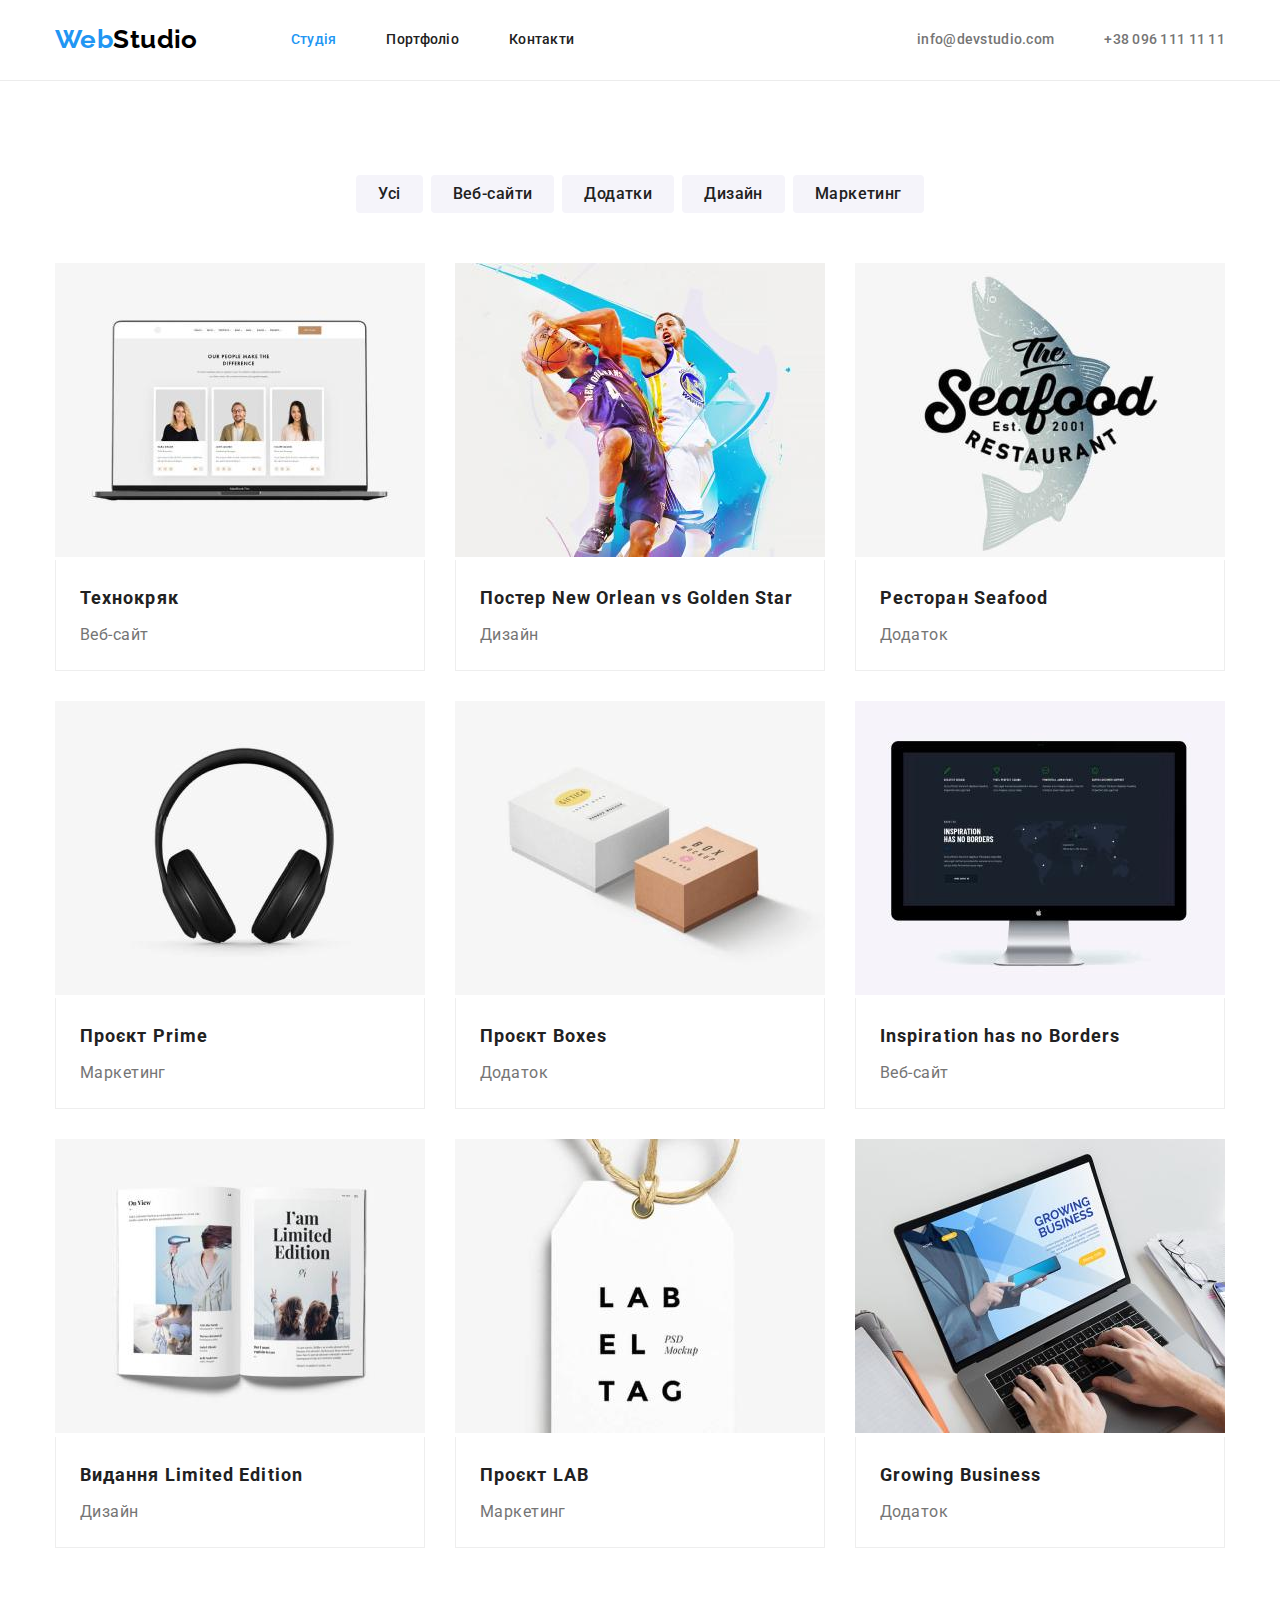
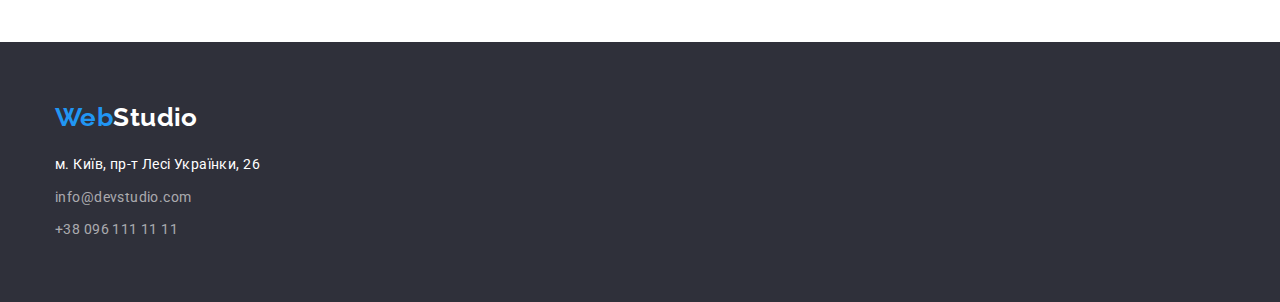
==== commit 88b0c369: "fixed mistakes hw-03" ====
--- a/portfolio.html
+++ b/portfolio.html
@@ -20,7 +20,7 @@
     />
   </head>
   <body>
-    <header>
+    <header class="header">
       <div class="container">
         <div class="header-container">
           <!-- site-nav -->
--- a/css/styles.css
+++ b/css/styles.css
@@ -71,13 +71,15 @@
 }
 
 /* site-nav */
+
+.header {
+border-bottom: 1px solid #ECECEC;
+}
+
 .header-container {
     display: flex;
     align-items: center;
     justify-content: space-between;
-
-    border-bottom: 1px solid #ECECEC;
-
 }
 .header-nav {
     display: flex;   
@@ -135,8 +137,9 @@
 .hero {
     background-color:var(--color-background-hero);
     text-align: center;
-    padding-top: 200px;
-}
+    padding: 200px 0;
+}
+
 .hero-title {
     
     margin: auto;
@@ -159,7 +162,7 @@
     padding: 10px 32px;
     box-shadow: 0px 4px 4px rgba(0, 0, 0, 0.15);
     text-align: center;
-    margin-bottom: 200px;
+    
 
     color: var(--color-white);
     background-color: var(--color-accent);
@@ -200,9 +203,15 @@
     color: var(--color-secondary);
     margin-bottom: 10px;
 }
+.title-text {
+    line-height: 1.7;
+}
 
 /* work */
 
+.work {
+    padding-top: 0;
+}
 .work-list {
     display: flex;
     flex-basis: calc((100%-60px)/3);
@@ -221,6 +230,7 @@
 }
 .team-card {
     padding: 30px 0;
+    border-top: none;
     box-shadow: 0px 1px 3px rgba(0, 0, 0, 0.12), 0px 1px 1px rgba(0, 0, 0, 0.14), 0px 2px 1px rgba(0, 0, 0, 0.2);
     border-radius: 0px 0px 4px 4px;
     text-align: center;
@@ -305,9 +315,11 @@
     gap: 30px;
 }
 
+
 .portfolio-card {
     padding: 20px 24px;
     border: 1px solid #eeeeee;
+    border-top: none;
     background-color: var(--color-white);
 }
 
